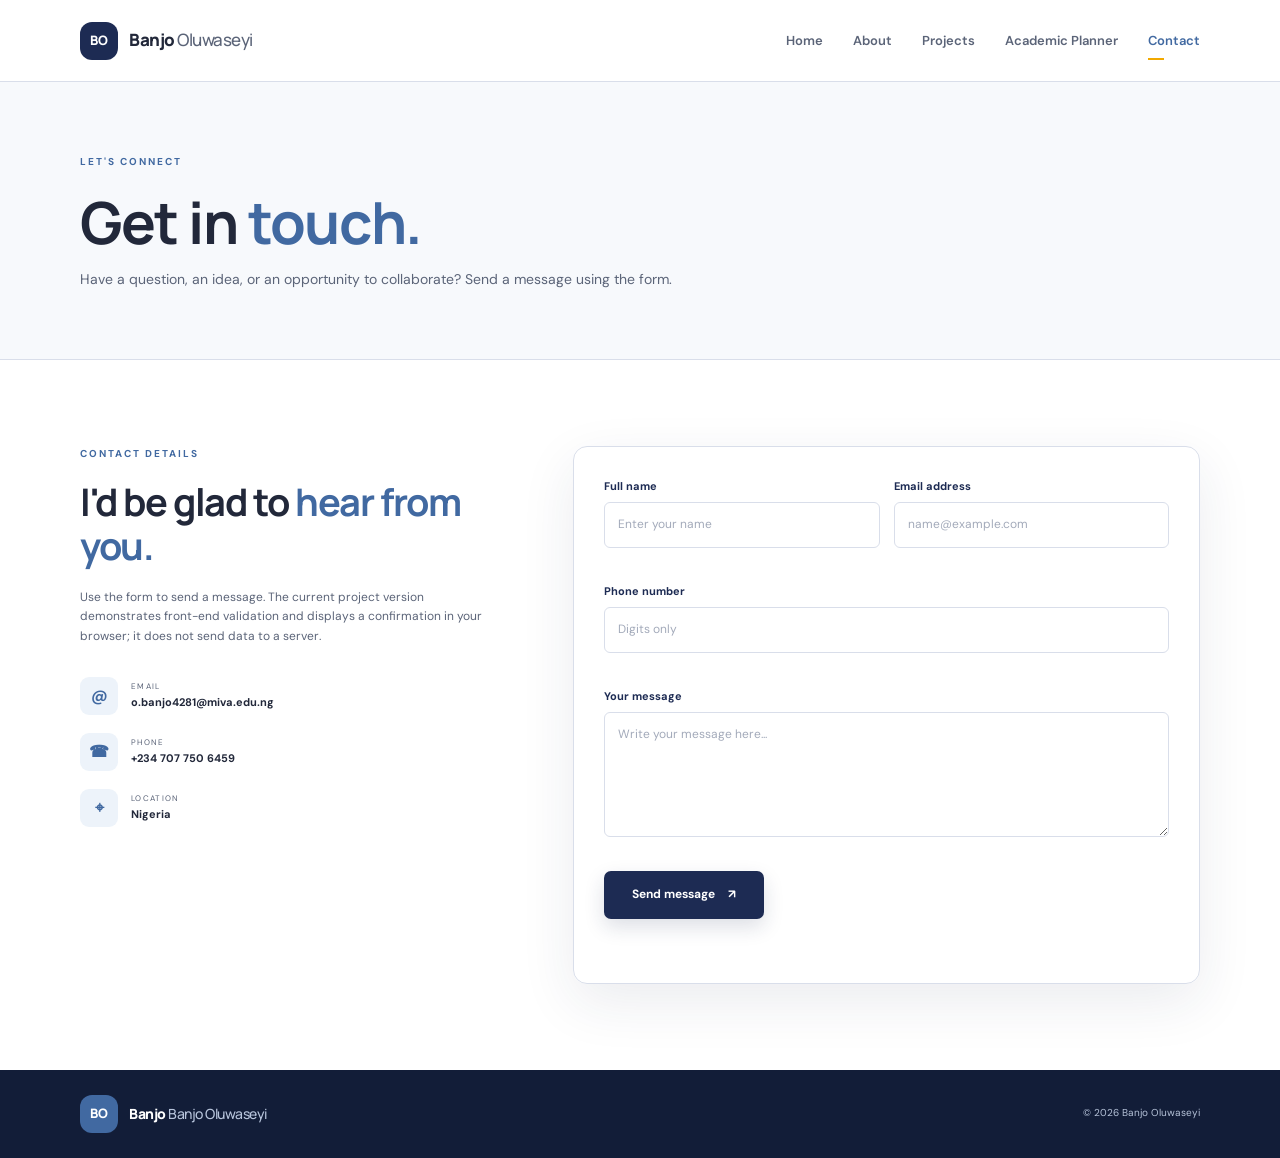
==== contact.html @ cd7057d9 "Initial student portfolio website" ====
<!DOCTYPE html>
<html lang="en">
<head><meta charset="UTF-8"><meta name="viewport" content="width=device-width, initial-scale=1.0"><meta name="description" content="Contact the student behind this portfolio."><title>Contact | My Portfolio</title><link rel="stylesheet" href="assets/css/style.css"><script src="assets/js/main.js" defer></script></head>
<body><a class="skip-link" href="#main">Skip to content</a>
<header class="site-header"><nav class="nav container" aria-label="Main navigation"><a class="brand" href="index.html"><span class="brand-mark">BO</span><span>Banjo<span class="brand-light"> Oluwaseyi</span></span></a><button class="menu-toggle" aria-label="Open navigation menu" aria-expanded="false"><span></span><span></span><span></span></button><ul class="nav-links"><li><a href="index.html">Home</a></li><li><a href="about.html">About</a></li><li><a href="projects.html">Projects</a></li><li><a href="planner.html">Academic Planner</a></li><li><a class="active" href="contact.html">Contact</a></li></ul></nav></header>
<main id="main">
<section class="page-hero"><div class="container"><p class="eyebrow">LET'S CONNECT</p><h1>Get in <span class="accent">touch.</span></h1><p>Have a question, an idea, or an opportunity to collaborate? Send a message using the form.</p></div></section>
<section class="section container contact-layout">
<div class="contact-intro"><p class="eyebrow">CONTACT DETAILS</p><h2>I'd be glad to <span class="accent">hear from you.</span></h2><p class="muted">Use the form to send a message. The current project version demonstrates front-end validation and displays a confirmation in your browser; it does not send data to a server.</p><div class="contact-detail"><span class="contact-icon">@</span><div><small>EMAIL</small><strong>o.banjo4281@miva.edu.ng</strong></div></div><div class="contact-detail"><span class="contact-icon">☎</span><div><small>PHONE</small><strong>+234 707 750 6459</strong></div></div><div class="contact-detail"><span class="contact-icon">⌖</span><div><small>LOCATION</small><strong>Nigeria</strong></div></div></div>
<div class="contact-form-card"><form id="contactForm" novalidate>
<div class="form-row"><div class="form-field"><label for="name">Full name</label><input type="text" id="name" name="name" placeholder="Enter your name" required><small class="field-error" id="nameError"></small></div><div class="form-field"><label for="email">Email address</label><input type="email" id="email" name="email" placeholder="name@example.com" required><small class="field-error" id="emailError"></small></div></div>
<div class="form-field"><label for="phone">Phone number</label><input type="tel" id="phone" name="phone" placeholder="Digits only" inputmode="numeric" required><small class="field-error" id="phoneError"></small></div>
<div class="form-field"><label for="message">Your message</label><textarea id="message" name="message" rows="5" placeholder="Write your message here..." required></textarea><small class="field-error" id="messageError"></small></div>
<button class="btn btn-primary submit-btn" type="submit">Send message <span aria-hidden="true">↗</span></button><p id="contactStatus" class="form-message" role="status" aria-live="polite"></p>
</form></div>
</section>
</main>
<footer class="site-footer"><div class="container footer-inner"><a class="brand footer-brand" href="index.html"><span class="brand-mark">BO</span><span>Banjo<span class="brand-light"> Banjo Oluwaseyi</span></span></a><span>© <span data-year></span> Banjo Oluwaseyi</span></div></footer></body></html>
---- assets/css/style.css ----
@import url('https://fonts.googleapis.com/css2?family=DM+Sans:wght@400;500;600;700&family=Manrope:wght@400;500;600;700;800&display=swap');

:root {
    --ink: #1d2b53;
    --paper: #f7f9fc;
    --card: #ffffff;
    --amber: #f2a900;
    --blue: #4169a1;
    --text: #22283a;
    --muted: #5b6478;
    --line: #d9deea;
    --danger: #b42318;
    --green: var(--blue);
    --green-dark: var(--ink);
    --mint: #edf3fa;
    --cream: var(--paper);
    --white: #ffffff;
    --gold: var(--amber);
    --shadow: 0 18px 55px rgba(29, 43, 83, .09);
    --radius: 18px;
}

* {
    box-sizing: border-box;
}

html {
    scroll-behavior: smooth;
}

body {
    margin: 0;
    background: var(--card);
    color: var(--text);
    font-family: "DM Sans", Arial, sans-serif;
    line-height: 1.65;
}

img {
    display: block;
    max-width: 100%;
}

a {
    color: inherit;
    text-decoration: none;
}

button,
input,
textarea {
    font: inherit;
}

button,
a {
    -webkit-tap-highlight-color: transparent;
}

.container {
    width: min(1120px, calc(100% - 48px));
    margin-inline: auto;
}

.skip-link {
    position: absolute;
    left: -999px;
    top: 10px;
    background: var(--ink);
    color: white;
    padding: 10px 15px;
    z-index: 100;
}

.skip-link:focus {
    left: 10px;
}

.site-header {
    height: 82px;
    border-bottom: 1px solid var(--line);
    background: rgba(255,255,255,.96);
    position: sticky;
    top: 0;
    z-index: 20;
    backdrop-filter: blur(12px);
}

.nav {
    height: 100%;
    display: flex;
    align-items: center;
    justify-content: space-between;
}

.brand {
    display: inline-flex;
    align-items: center;
    gap: 11px;
    font-family: Manrope, sans-serif;
    font-size: 17px;
    font-weight: 800;
    letter-spacing: -.5px;
}

.brand-mark {
    display: grid;
    place-items: center;
    width: 38px;
    height: 38px;
    border-radius: 12px;
    background: var(--ink);
    color: white;
    font-size: 13px;
    letter-spacing: 0;
}

.brand-light {
    font-weight: 500;
    color: var(--muted);
}

.nav-links {
    display: flex;
    align-items: center;
    gap: 30px;
    list-style: none;
    margin: 0;
    padding: 0;
}

.nav-links a {
    font-size: 13px;
    font-weight: 600;
    color: var(--muted);
    transition: color .2s;
}

.nav-links a:hover,
.nav-links a.active {
    color: var(--blue);
}

.nav-links a.active {
    position: relative;
}

.nav-links a.active:after {
    content: "";
    height: 2px;
    width: 16px;
    background: var(--amber);
    position: absolute;
    bottom: -11px;
    left: 0;
}

.menu-toggle {
    display: none;
    border: 0;
    background: transparent;
    padding: 8px;
    cursor: pointer;
}

.menu-toggle span {
    display: block;
    width: 23px;
    height: 2px;
    background: var(--ink);
    margin: 5px;
}

.hero {
    display: grid;
    grid-template-columns: 1.05fr .95fr;
    align-items: center;
    gap: 75px;
    padding-top: 86px;
    padding-bottom: 90px;
    min-height: 610px;
}

.eyebrow {
    font-size: 10px;
    font-weight: 700;
    letter-spacing: 2px;
    color: var(--blue);
    margin: 0 0 17px;
}

.eyebrow-line {
    display: inline-block;
    width: 25px;
    height: 1px;
    background: var(--amber);
    vertical-align: middle;
    margin-right: 8px;
}

h1, h2, h3, p {
    margin-top: 0;
}

h1, h2, h3 {
    font-family: Manrope, sans-serif;
    letter-spacing: -1.4px;
    line-height: 1.16;
}

h1 {
    font-size: clamp(42px, 5.4vw, 66px);
    margin-bottom: 22px;
}

h2 {
    font-size: clamp(30px, 4vw, 43px);
    margin-bottom: 16px;
}

h3 {
    font-size: 20px;
    margin-bottom: 12px;
}

.accent {
    color: var(--blue);
}

.hero-lead {
    font-size: 19px;
    line-height: 1.55;
    max-width: 540px;
    color: var(--text);
    margin-bottom: 14px;
}

.muted {
    color: var(--muted);
}

.hero-copy > .muted {
    max-width: 510px;
    font-size: 14px;
}

.hero-actions {
    display: flex;
    gap: 12px;
    flex-wrap: wrap;
    margin-top: 29px;
}

.btn {
    display: inline-flex;
    align-items: center;
    justify-content: center;
    gap: 13px;
    border-radius: 7px;
    padding: 13px 19px;
    font-size: 12px;
    font-weight: 700;
    border: 1px solid transparent;
    cursor: pointer;
    transition: transform .2s, background .2s, box-shadow .2s;
}

.btn:hover {
    transform: translateY(-2px);
}

.btn-primary {
    background: var(--ink);
    color: white;
    box-shadow: 0 8px 20px rgba(29,43,83,.15);
}

.btn-primary:hover {
    background: var(--blue);
}

.btn-outline {
    border-color: var(--line);
    color: var(--ink);
    background: white;
}

.btn-outline:hover {
    border-color: var(--blue);
    color: var(--blue);
}

.hero-meta {
    margin-top: 34px;
    font-size: 11px;
    color: var(--muted);
    display: flex;
    align-items: center;
    gap: 9px;
}

.status-dot {
    display: inline-block;
    width: 7px;
    height: 7px;
    background: var(--blue);
    border-radius: 50%;
    box-shadow: 0 0 0 4px rgba(65,105,161,.12);
}

.hero-visual {
    position: relative;
    max-width: 440px;
    margin-inline: auto;
    width: 100%;
    padding: 18px 22px 30px 28px;
}

.photo-frame {
    position: relative;
    background: var(--paper);
    padding: 13px;
    border-radius: 170px 170px 15px 15px;
    box-shadow: var(--shadow);
    transform: rotate(1deg);
}

.photo-frame > img {
    width: 100%;
    height: 390px;
    object-fit: cover;
    border-radius: 160px 160px 9px 9px;
}

.photo-caption {
    position: absolute;
    bottom: 25px;
    left: 35px;
    right: 35px;
    background: rgba(255,255,255,.96);
    padding: 13px 17px;
    border-radius: 9px;
    display: flex;
    flex-direction: column;
    box-shadow: var(--shadow);
}

.photo-caption strong {
    font-family: Manrope;
    font-size: 16px;
}

.photo-caption > span:last-child {
    font-size: 10px;
    color: var(--muted);
}

.caption-label {
    font-size: 8px;
    letter-spacing: 1.5px;
    color: var(--blue);
    font-weight: 700;
}

.floating-note {
    position: absolute;
    background: white;
    border: 1px solid var(--line);
    border-radius: 10px;
    padding: 12px 15px;
    display: flex;
    align-items: center;
    gap: 10px;
    box-shadow: var(--shadow);
    font-size: 11px;
}

.floating-note strong,
.floating-note small {
    display: block;
}

.floating-note small {
    font-size: 9px;
    color: var(--muted);
}

.note-top {
    right: -25px;
    top: 65px;
}

.note-bottom {
    left: -25px;
    bottom: 60px;
}

.note-icon {
    width: 28px;
    height: 28px;
    display: grid;
    place-items: center;
    background: #fff5dc;
    color: #9a6a00;
    border-radius: 8px;
    font-size: 17px;
}

.note-number {
    font-family: Manrope;
    font-size: 18px;
    color: var(--blue);
    font-weight: 800;
}

.stats-band {
    background: var(--ink);
    color: white;
}

.stats-grid {
    display: grid;
    grid-template-columns: repeat(4, 1fr);
    padding: 27px 0;
}

.stats-grid div {
    display: flex;
    align-items: center;
    justify-content: center;
    gap: 13px;
    border-right: 1px solid #ffffff2c;
}

.stats-grid div:last-child {
    border: 0;
}

.stats-grid strong {
    font: 800 22px Manrope;
    color: var(--amber);
}

.stats-grid span {
    font-size: 11px;
    color: #e2e7f2;
}

.section {
    padding-top: 86px;
    padding-bottom: 86px;
}

.section-heading {
    display: flex;
    align-items: end;
    justify-content: space-between;
    gap: 20px;
    margin-bottom: 32px;
}

.section-heading .eyebrow {
    margin-bottom: 12px;
}

.section-heading h2 {
    margin-bottom: 0;
}

.text-link {
    font-size: 12px;
    font-weight: 700;
    color: var(--blue);
    white-space: nowrap;
}

.text-link span {
    margin-left: 5px;
}

.intro-grid {
    display: grid;
    grid-template-columns: repeat(3, 1fr);
    gap: 17px;
}

.intro-card {
    padding: 27px 25px;
    border: 1px solid var(--line);
    border-radius: var(--radius);
    min-height: 235px;
    transition: transform .25s, box-shadow .25s;
    background: white;
}

.intro-card:hover,
.project-card:hover {
    transform: translateY(-5px);
    box-shadow: var(--shadow);
}

.card-index {
    font-size: 9px;
    letter-spacing: 1.4px;
    color: var(--blue);
    font-weight: 700;
}

.intro-card h3 {
    margin-top: 35px;
}

.intro-card p {
    font-size: 12px;
    color: var(--muted);
    min-height: 58px;
}

.intro-card-dark {
    background: var(--ink);
    color: white;
    border-color: var(--ink);
}

.intro-card-dark .card-index {
    color: var(--amber);
}

.intro-card-dark p {
    color: #d1d9e9;
}

.light-link {
    color: var(--amber);
}

.feature-section {
    background: var(--paper);
    border-block: 1px solid var(--line);
}

.feature-grid {
    display: grid;
    grid-template-columns: .9fr 1.1fr;
    gap: 100px;
    padding-top: 80px;
    padding-bottom: 80px;
    align-items: center;
}

.feature-grid h2 {
    margin-bottom: 18px;
}

.feature-grid .muted {
    font-size: 13px;
    max-width: 410px;
    margin-bottom: 25px;
}

.feature-list {
    display: grid;
    gap: 0;
}

.feature-item {
    display: flex;
    gap: 22px;
    padding: 20px 0;
    border-bottom: 1px solid var(--line);
}

.feature-item:last-child {
    border: 0;
}

.feature-count {
    font: 700 13px Manrope;
    color: var(--blue);
    padding-top: 3px;
}

.feature-item h3 {
    font-size: 16px;
    margin-bottom: 5px;
}

.feature-item p {
    font-size: 12px;
    color: var(--muted);
    margin: 0;
}

.site-footer {
    background: #121d38;
    color: #dbe3f1;
    padding: 25px 0;
}

.footer-inner {
    display: flex;
    align-items: center;
    justify-content: space-between;
    gap: 20px;
}

.footer-brand {
    color: white;
    font-size: 14px;
}

.footer-brand .brand-light {
    color: #b8c5dc;
}

.footer-brand .brand-mark {
    background: var(--blue);
}

.footer-inner p,
.footer-inner > span {
    font-size: 10px;
    color: #b6c3d9;
    margin: 0;
}

.page-hero {
    background: var(--paper);
    padding: 72px 0 68px;
    border-bottom: 1px solid var(--line);
}

.page-hero h1 {
    font-size: clamp(40px, 5vw, 58px);
    margin-bottom: 13px;
}

.page-hero p:last-child {
    max-width: 610px;
    color: var(--muted);
    font-size: 14px;
    margin-bottom: 0;
}

.about-layout {
    display: grid;
    grid-template-columns: .75fr 1.25fr;
    gap: 75px;
    align-items: center;
}

.about-image {
    position: relative;
    background: var(--paper);
    padding: 15px;
    border-radius: 150px 150px 14px 14px;
}

.about-image img {
    height: 360px;
    width: 100%;
    object-fit: cover;
    border-radius: 140px 140px 8px 8px;
}

.image-label {
    position: absolute;
    bottom: 30px;
    left: 50%;
    transform: translateX(-50%);
    background: white;
    padding: 8px 14px;
    border-radius: 4px;
    white-space: nowrap;
    font-size: 8px;
    letter-spacing: 1.4px;
    font-weight: 700;
    color: var(--blue);
}

.about-copy p:not(.eyebrow) {
    font-size: 13px;
    color: var(--muted);
}

.detail-chips,
.tag-list {
    display: flex;
    gap: 8px;
    flex-wrap: wrap;
    margin-top: 20px;
}

.detail-chips span,
.tag-list span {
    font-size: 10px;
    background: #edf3fa;
    color: var(--ink);
    padding: 6px 10px;
    border-radius: 4px;
}

.section-soft {
    background: var(--paper);
    border-block: 1px solid var(--line);
}

.table-wrap {
    overflow-x: auto;
    border: 1px solid var(--line);
    border-radius: 12px;
    background: white;
}

table {
    width: 100%;
    border-collapse: collapse;
    text-align: left;
    min-width: 620px;
}

th,
td {
    padding: 16px 19px;
    border-bottom: 1px solid var(--line);
    font-size: 12px;
}

th {
    background: var(--paper);
    color: var(--ink);
    font-size: 10px;
    text-transform: uppercase;
    letter-spacing: 1px;
}

tbody tr:last-child td {
    border-bottom: 0;
}

.table-status {
    color: var(--blue);
    background: #edf3fa;
    padding: 5px 8px;
    border-radius: 4px;
    font-size: 10px;
}

.small-note {
    font-size: 10px;
    color: #8992a4;
    margin-top: 12px;
}

.skills-grid {
    display: grid;
    grid-template-columns: repeat(2, 1fr);
    gap: 20px;
}

.skill-card {
    border: 1px solid var(--line);
    padding: 21px;
    border-radius: 12px;
}

.skill-top {
    display: flex;
    align-items: center;
    justify-content: space-between;
}

.skill-top h3 {
    font-size: 16px;
    margin: 0;
}

.skill-top span {
    font-size: 10px;
    color: var(--muted);
}

.skill-track,
.progress-track {
    height: 6px;
    background: #e8edf4;
    border-radius: 20px;
    overflow: hidden;
    margin: 17px 0 11px;
}

.skill-track span,
.progress-track span {
    display: block;
    height: 100%;
    background: var(--blue);
    border-radius: 20px;
}

.skill-card p {
    font-size: 11px;
    color: var(--muted);
    margin: 0;
}

.split-content {
    display: grid;
    grid-template-columns: .85fr 1.15fr;
    gap: 90px;
    align-items: start;
}

.split-content .muted {
    font-size: 13px;
}

.interest-list > div {
    display: flex;
    gap: 20px;
    border-bottom: 1px solid var(--line);
    padding: 0 0 17px;
    margin-bottom: 17px;
}

.interest-list > div:last-child {
    border: 0;
    margin: 0;
}

.interest-list > div > span {
    font: 700 13px Manrope;
    color: var(--blue);
}

.interest-list p {
    font-size: 12px;
    color: var(--muted);
    margin: 0;
}

.interest-list strong {
    color: var(--ink);
    font-size: 13px;
}

.media-section {
    padding-top: 75px;
    padding-bottom: 85px;
}

.media-heading {
    margin-bottom: 25px;
    max-width: 600px;
}

.media-heading p:last-child {
    font-size: 12px;
}

.audio-frame {
    position: relative;
    display: flex;
    align-items: center;
    gap: 25px;
    padding: 30px;
    background: linear-gradient(135deg, #f7f9fc, #edf3fa);
    border: 1px solid var(--line);
    border-radius: 18px;
    box-shadow: 0 12px 35px rgba(29,43,83,.06);
    overflow: hidden;
}

.audio-frame::before {
    content: "";
    position: absolute;
    top: 0;
    left: 0;
    width: 5px;
    height: 100%;
    background: var(--amber);
}

.audio-icon {
    width: 75px;
    height: 75px;
    min-width: 75px;
    display: grid;
    place-items: center;
    background: var(--ink);
    color: white;
    border-radius: 16px;
    font-size: 28px;
}

.audio-content {
    flex: 1;
    min-width: 0;
}

.audio-content h3 {
    font-size: 19px;
    color: var(--ink);
    margin-bottom: 6px;
}

.audio-content p {
    font-size: 12px;
    color: var(--muted);
    margin-bottom: 17px;
}

.audio-frame audio,
.audio-player {
    display: block;
    width: 100%;
    max-width: 100%;
    height: 45px;
}

.audio-label {
    display: inline-block;
    font-size: 9px;
    font-weight: 700;
    letter-spacing: 1.5px;
    color: var(--blue);
    text-transform: uppercase;
    margin-bottom: 8px;
}

.projects-grid {
    display: grid;
    grid-template-columns: repeat(3, 1fr);
    gap: 20px;
}

.project-card {
    border: 1px solid var(--line);
    border-radius: 14px;
    overflow: hidden;
    transition: transform .25s, box-shadow .25s;
    background: white;
}

.project-image {
    display: block;
    background: var(--paper);
    padding: 12px;
}

.project-image img {
    width: 100%;
    height: 190px;
    object-fit: cover;
    border-radius: 7px;
}

.project-content {
    padding: 21px;
}

.project-meta {
    display: flex;
    justify-content: space-between;
    gap: 10px;
    color: var(--blue);
    font-size: 8px;
    letter-spacing: 1px;
    font-weight: 700;
}

.project-content h2 {
    font-size: 19px;
    margin: 17px 0 10px;
}

.project-content p {
    font-size: 11px;
    color: var(--muted);
    min-height: 75px;
}

.project-content .tag-list {
    margin: 15px 0 18px;
}

.project-content .tag-list span {
    font-size: 9px;
}

.project-note {
    margin-top: 25px;
    padding: 17px 20px;
    background: var(--paper);
    border-left: 3px solid var(--amber);
    font-size: 11px;
    color: var(--muted);
}

.planner-layout {
    display: grid;
    grid-template-columns: 1.55fr .75fr;
    gap: 35px;
    align-items: start;
}

.planner-main {
    border: 1px solid var(--line);
    border-radius: 15px;
    padding: 27px;
}

.planner-heading {
    display: flex;
    align-items: center;
    justify-content: space-between;
    gap: 12px;
    margin-bottom: 25px;
}

.planner-heading .eyebrow {
    margin-bottom: 7px;
}

.planner-heading h2 {
    font-size: 27px;
    margin: 0;
}

.saved-label {
    font-size: 9px;
    color: var(--muted);
    display: flex;
    align-items: center;
    gap: 8px;
}

.task-form {
    display: grid;
    grid-template-columns: 1.5fr 1fr auto;
    align-items: end;
    gap: 10px;
}

.form-field {
    display: flex;
    flex-direction: column;
    gap: 7px;
    margin-bottom: 15px;
}

.form-field label {
    font-size: 11px;
    font-weight: 700;
    color: var(--ink);
}

.form-field input,
.form-field textarea {
    width: 100%;
    border: 1px solid var(--line);
    border-radius: 6px;
    padding: 12px 13px;
    outline: none;
    background: white;
    font-size: 12px;
    color: var(--text);
    transition: border .2s, box-shadow .2s;
}

.form-field input:focus,
.form-field textarea:focus {
    border-color: var(--blue);
    box-shadow: 0 0 0 3px rgba(65,105,161,.12);
}

.form-field input::placeholder,
.form-field textarea::placeholder {
    color: #a3aaba;
}

.task-input-field {
    margin: 0;
}

.task-form .form-field {
    margin: 0;
}

.add-task-btn {
    padding: 12px 15px;
    white-space: nowrap;
}

.form-message {
    font-size: 11px;
    min-height: 16px;
    margin: 9px 0;
    color: var(--muted);
}

.error-message,
.field-error {
    color: var(--danger);
}

.success-message {
    color: var(--blue);
}

.task-toolbar {
    display: flex;
    justify-content: space-between;
    align-items: center;
    margin: 15px 0;
}

.filter-tabs {
    display: flex;
    gap: 5px;
}

.filter-btn,
.subtle-button {
    border: 0;
    background: transparent;
    padding: 7px 10px;
    color: var(--muted);
    font-size: 10px;
    cursor: pointer;
    border-radius: 5px;
}

.filter-btn.active {
    background: #edf3fa;
    color: var(--blue);
    font-weight: 700;
}

.subtle-button {
    color: var(--danger);
}

.task-list {
    list-style: none;
    margin: 0;
    padding: 0;
    display: grid;
    gap: 9px;
}

.task-item {
    display: flex;
    align-items: center;
    gap: 12px;
    padding: 13px;
    border: 1px solid var(--line);
    border-radius: 8px;
}

.task-checkbox {
    width: 16px;
    height: 16px;
    accent-color: var(--blue);
    cursor: pointer;
    flex-shrink: 0;
}

.task-details {
    display: flex;
    flex-direction: column;
    gap: 2px;
    min-width: 0;
    flex: 1;
}

.task-title {
    font-size: 12px;
    font-weight: 600;
    overflow-wrap: anywhere;
}

.task-details small {
    font-size: 9px;
    color: var(--muted);
}

.task-item.is-complete .task-title {
    text-decoration: line-through;
    color: #8992a4;
}

.delete-task {
    border: 0;
    background: #fdf0ef;
    color: var(--danger);
    border-radius: 5px;
    padding: 6px 9px;
    font-size: 9px;
    cursor: pointer;
}

.empty-state {
    text-align: center;
    padding: 35px 15px;
    color: var(--muted);
}

.empty-state[hidden] {
    display: none;
}

.empty-icon {
    width: 38px;
    height: 38px;
    border-radius: 50%;
    background: var(--paper);
    color: var(--blue);
    display: grid;
    place-items: center;
    margin: 0 auto 12px;
    font-size: 18px;
}

.empty-state h3 {
    font-size: 15px;
    color: var(--ink);
    margin-bottom: 6px;
}

.empty-state p {
    font-size: 11px;
    margin: 0;
}

.planner-aside {
    display: grid;
    gap: 17px;
}

.progress-card {
    background: var(--ink);
    color: white;
    border-radius: 14px;
    padding: 25px;
}

.progress-card .eyebrow {
    color: var(--amber);
}

.progress-card h3 {
    font-size: 19px;
    max-width: 190px;
}

.progress-number {
    display: flex;
    align-items: baseline;
    gap: 8px;
    margin-top: 27px;
}

.progress-number strong {
    font: 800 38px Manrope;
    color: var(--amber);
}

.progress-number span {
    font-size: 10px;
    color: #c3cde0;
}

.progress-track {
    background: #ffffff30;
    margin: 10px 0 15px;
}

.progress-track span {
    background: var(--amber);
    width: 0;
    transition: width .3s;
}

.progress-stats {
    display: flex;
    justify-content: space-between;
    color: #c6d0e2;
    font-size: 10px;
}

.progress-stats strong {
    color: white;
    font-size: 13px;
    margin-right: 4px;
}

.tip-card {
    padding: 22px;
    border: 1px solid var(--line);
    border-radius: 14px;
}

.tip-mark {
    font: 700 40px Georgia;
    color: var(--amber);
    line-height: 1;
}

.tip-card h3 {
    font-size: 17px;
}

.tip-card p {
    font-size: 11px;
    color: var(--muted);
    margin: 0;
}

.contact-layout {
    display: grid;
    grid-template-columns: .8fr 1.2fr;
    gap: 75px;
    align-items: start;
}

.contact-intro h2 {
    font-size: 38px;
}

.contact-intro > .muted {
    font-size: 12px;
    margin: 20px 0 30px;
}

.contact-detail {
    display: flex;
    align-items: center;
    gap: 13px;
    margin: 18px 0;
}

.contact-icon {
    display: grid;
    place-items: center;
    width: 38px;
    height: 38px;
    border-radius: 9px;
    background: #edf3fa;
    color: var(--blue);
    font-weight: 700;
}

.contact-detail small,
.contact-detail strong {
    display: block;
}

.contact-detail small {
    font-size: 8px;
    letter-spacing: 1.3px;
    color: var(--muted);
}

.contact-detail strong {
    font-size: 11px;
}

.contact-form-card {
    padding: 30px;
    border: 1px solid var(--line);
    border-radius: 14px;
    box-shadow: var(--shadow);
}

.form-row {
    display: grid;
    grid-template-columns: 1fr 1fr;
    gap: 14px;
}

.field-error {
    font-size: 9px;
    min-height: 12px;
}

.submit-btn {
    min-width: 160px;
}

@media(max-width:850px) {
    .hero {
        gap: 35px;
        padding-top: 65px;
    }

    .nav-links {
        gap: 17px;
    }

    .feature-grid {
        gap: 45px;
    }

    .about-layout,
    .contact-layout {
        gap: 40px;
    }

    .projects-grid {
        grid-template-columns: repeat(2, 1fr);
    }

    .planner-layout {
        grid-template-columns: 1fr;
    }

    .planner-aside {
        grid-template-columns: 1fr 1fr;
    }

    .contact-layout {
        grid-template-columns: 1fr 1.2fr;
    }
}

@media(max-width:650px) {
    .container {
        width: min(100% - 34px, 540px);
    }

    .site-header {
        height: 70px;
    }

    .menu-toggle {
        display: block;
    }

    .nav-links {
        display: none;
        position: absolute;
        top: 69px;
        left: 0;
        right: 0;
        background: white;
        border-bottom: 1px solid var(--line);
        padding: 15px 22px 22px;
        box-shadow: 0 15px 20px rgba(29,43,83,.05);
        flex-direction: column;
        align-items: stretch;
        gap: 0;
    }

    .nav-links.show {
        display: flex;
    }

    .nav-links li a {
        display: block;
        padding: 11px 4px;
    }

    .nav-links a.active:after {
        display: none;
    }

    .hero {
        grid-template-columns: 1fr;
        padding-top: 55px;
        padding-bottom: 60px;
        gap: 25px;
    }

    .hero-copy {
        order: 1;
    }

    .hero-visual {
        order: 0;
        max-width: 330px;
    }

    .photo-frame > img {
        height: 300px;
    }

    .note-top {
        right: -5px;
        top: 45px;
    }

    .note-bottom {
        left: -8px;
        bottom: 40px;
    }

    .hero h1 {
        font-size: 43px;
    }

    .hero-lead {
        font-size: 16px;
    }

    .stats-grid {
        grid-template-columns: repeat(2, 1fr);
        row-gap: 20px;
    }

    .stats-grid div:nth-child(2) {
        border: 0;
    }

    .stats-grid div {
        justify-content: flex-start;
        padding-left: 10px;
    }

    .section {
        padding-top: 60px;
        padding-bottom: 60px;
    }

    .section-heading {
        align-items: flex-start;
        flex-direction: column;
    }

    .intro-grid {
        grid-template-columns: 1fr;
    }

    .intro-card {
        min-height: 0;
    }

    .intro-card h3 {
        margin-top: 22px;
    }

    .intro-card p {
        min-height: 0;
    }

    .feature-grid {
        grid-template-columns: 1fr;
        gap: 28px;
        padding-top: 60px;
        padding-bottom: 60px;
    }

    .footer-inner {
        flex-wrap: wrap;
    }

    .footer-inner p {
        order: 3;
        width: 100%;
    }

    .page-hero {
        padding: 52px 0;
    }

    .about-layout,
    .split-content,
    .contact-layout {
        grid-template-columns: 1fr;
        gap: 30px;
    }

    .about-image {
        max-width: 330px;
        margin: auto;
    }

    .about-image img {
        height: 300px;
    }

    .skills-grid {
        grid-template-columns: 1fr;
    }

    .projects-grid {
        grid-template-columns: 1fr;
    }

    .project-image img {
        height: 210px;
    }

    .planner-main {
        padding: 18px;
    }

    .task-form {
        grid-template-columns: 1fr 1fr;
    }

    .task-input-field {
        grid-column: 1 / -1;
    }

    .add-task-btn {
        grid-column: 1 / -1;
    }

    .planner-aside {
        grid-template-columns: 1fr;
    }

    .planner-heading {
        align-items: flex-start;
        flex-direction: column;
    }

    .contact-form-card {
        padding: 20px;
    }

    .form-row {
        grid-template-columns: 1fr;
        gap: 0;
    }

    .contact-intro h2 {
        font-size: 33px;
    }

    .audio-frame {
        flex-direction: column;
        align-items: flex-start;
        padding: 23px;
        gap: 17px;
    }

    .audio-icon {
        width: 60px;
        height: 60px;
        min-width: 60px;
        border-radius: 13px;
    }

    .audio-content {
        width: 100%;
    }

    .audio-frame audio,
    .audio-player {
        width: 100%;
    }
}
.audio-icon svg {
    width: 32px;
    height: 32px;
    stroke-width: 1.8;
}
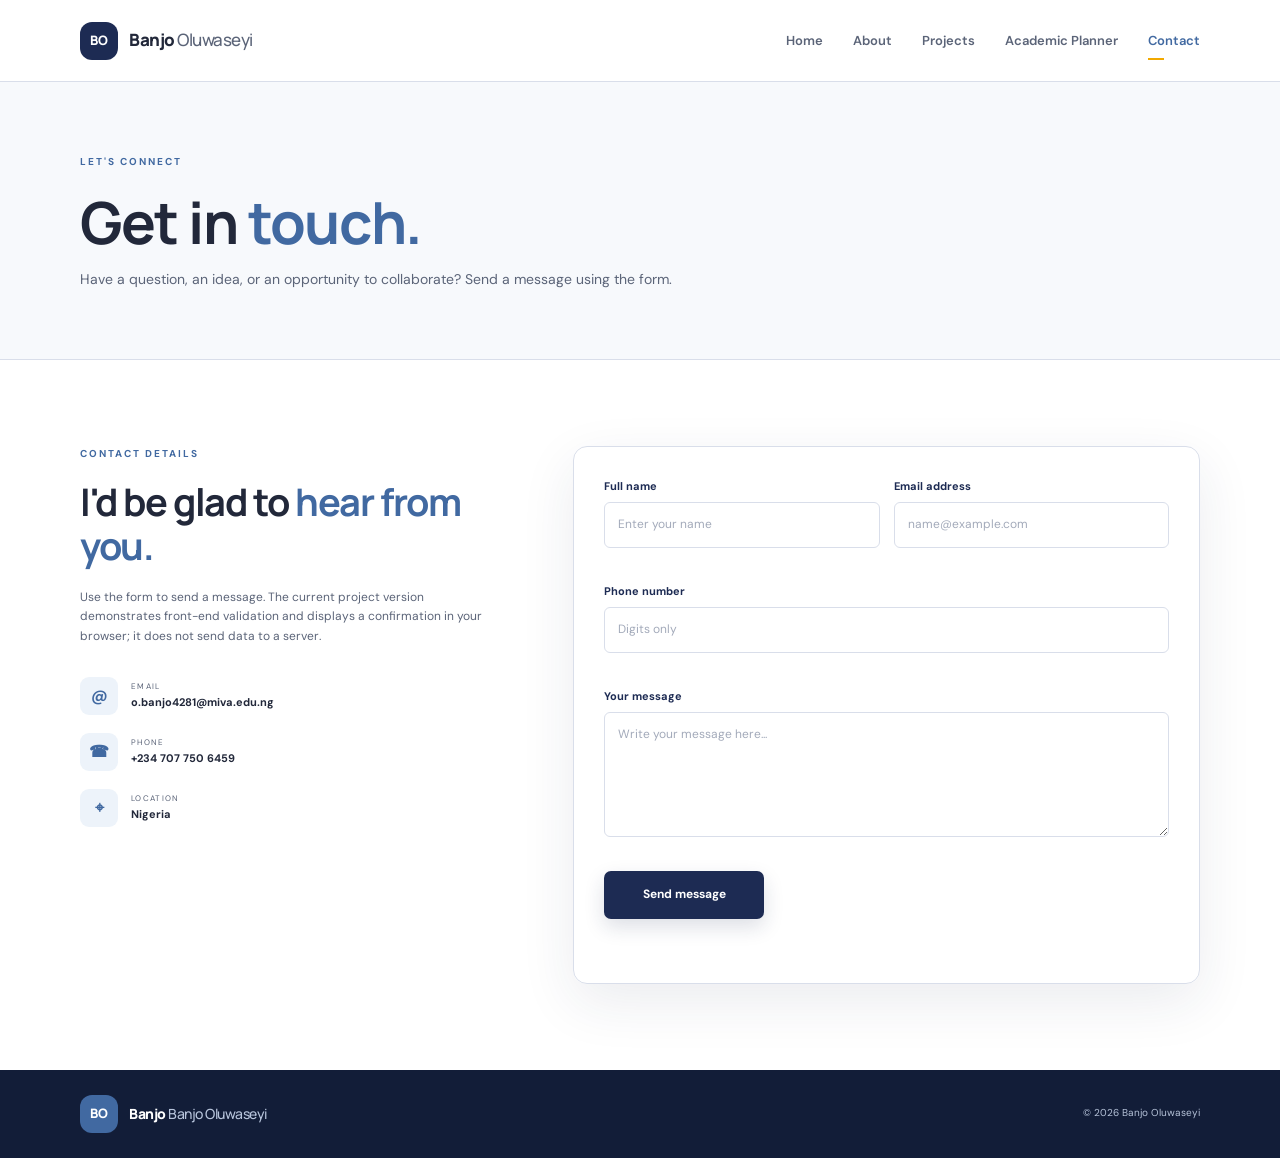
==== commit e3e59f44: "Update portfolio website" ====
--- a/contact.html
+++ b/contact.html
@@ -11,7 +11,7 @@
 <div class="form-row"><div class="form-field"><label for="name">Full name</label><input type="text" id="name" name="name" placeholder="Enter your name" required><small class="field-error" id="nameError"></small></div><div class="form-field"><label for="email">Email address</label><input type="email" id="email" name="email" placeholder="name@example.com" required><small class="field-error" id="emailError"></small></div></div>
 <div class="form-field"><label for="phone">Phone number</label><input type="tel" id="phone" name="phone" placeholder="Digits only" inputmode="numeric" required><small class="field-error" id="phoneError"></small></div>
 <div class="form-field"><label for="message">Your message</label><textarea id="message" name="message" rows="5" placeholder="Write your message here..." required></textarea><small class="field-error" id="messageError"></small></div>
-<button class="btn btn-primary submit-btn" type="submit">Send message <span aria-hidden="true">↗</span></button><p id="contactStatus" class="form-message" role="status" aria-live="polite"></p>
+<button class="btn btn-primary submit-btn" type="submit">Send message</button><p id="contactStatus" class="form-message" role="status" aria-live="polite"></p>
 </form></div>
 </section>
 </main>
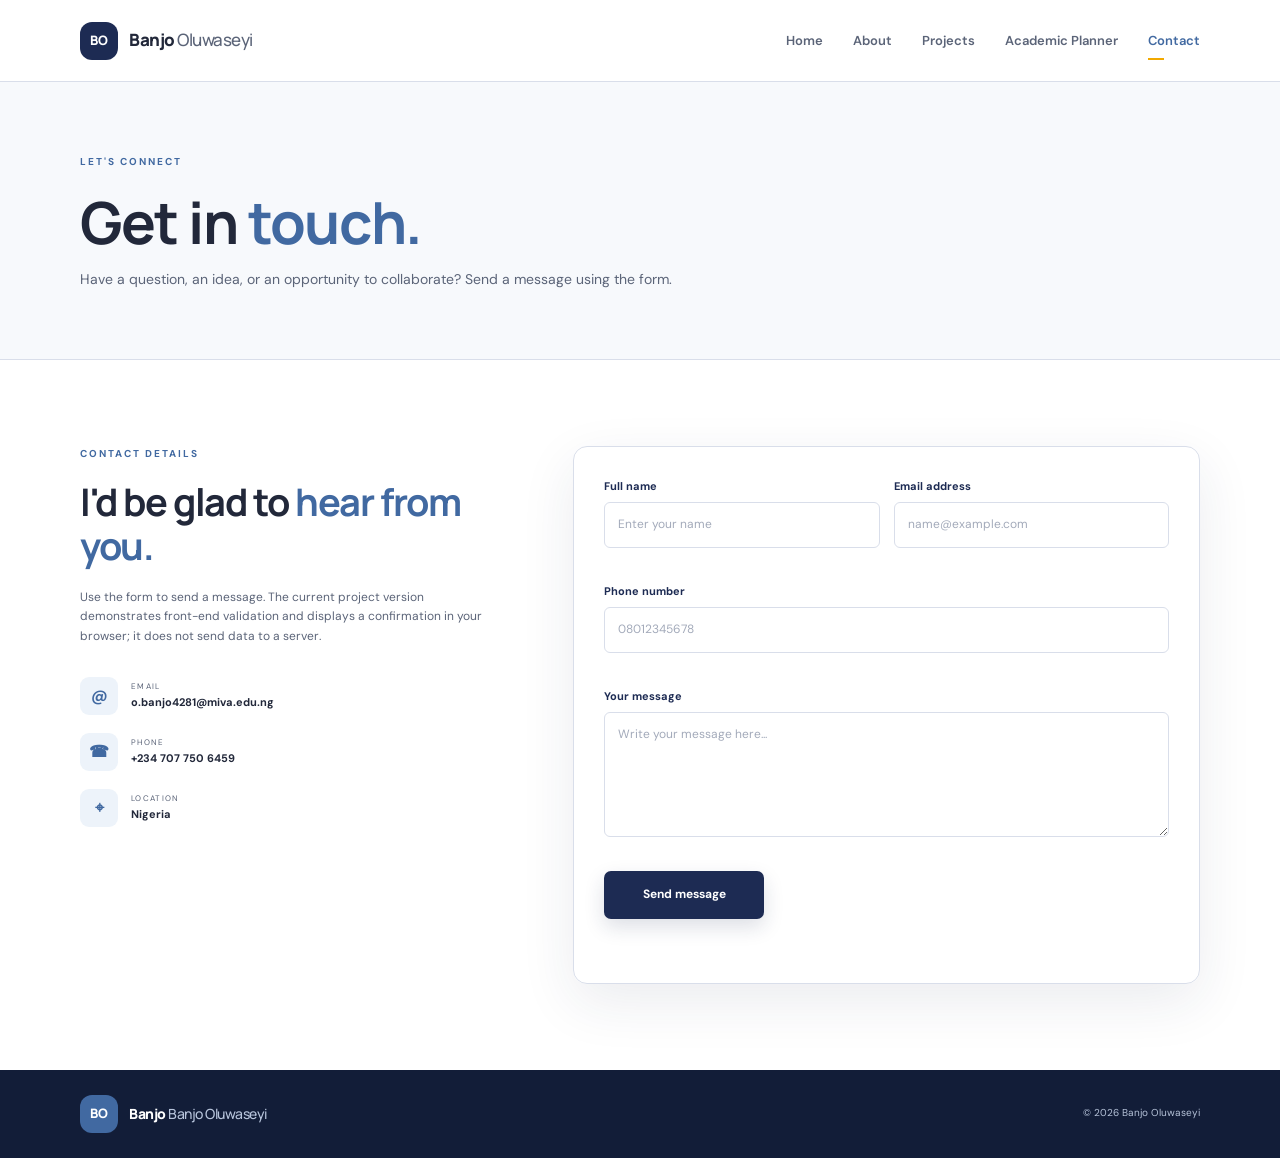
==== commit 5157c095: "Improve contact form phone validation" ====
--- a/contact.html
+++ b/contact.html
@@ -1,18 +1,191 @@
+
 <!DOCTYPE html>
 <html lang="en">
-<head><meta charset="UTF-8"><meta name="viewport" content="width=device-width, initial-scale=1.0"><meta name="description" content="Contact the student behind this portfolio."><title>Contact | My Portfolio</title><link rel="stylesheet" href="assets/css/style.css"><script src="assets/js/main.js" defer></script></head>
-<body><a class="skip-link" href="#main">Skip to content</a>
-<header class="site-header"><nav class="nav container" aria-label="Main navigation"><a class="brand" href="index.html"><span class="brand-mark">BO</span><span>Banjo<span class="brand-light"> Oluwaseyi</span></span></a><button class="menu-toggle" aria-label="Open navigation menu" aria-expanded="false"><span></span><span></span><span></span></button><ul class="nav-links"><li><a href="index.html">Home</a></li><li><a href="about.html">About</a></li><li><a href="projects.html">Projects</a></li><li><a href="planner.html">Academic Planner</a></li><li><a class="active" href="contact.html">Contact</a></li></ul></nav></header>
-<main id="main">
-<section class="page-hero"><div class="container"><p class="eyebrow">LET'S CONNECT</p><h1>Get in <span class="accent">touch.</span></h1><p>Have a question, an idea, or an opportunity to collaborate? Send a message using the form.</p></div></section>
-<section class="section container contact-layout">
-<div class="contact-intro"><p class="eyebrow">CONTACT DETAILS</p><h2>I'd be glad to <span class="accent">hear from you.</span></h2><p class="muted">Use the form to send a message. The current project version demonstrates front-end validation and displays a confirmation in your browser; it does not send data to a server.</p><div class="contact-detail"><span class="contact-icon">@</span><div><small>EMAIL</small><strong>o.banjo4281@miva.edu.ng</strong></div></div><div class="contact-detail"><span class="contact-icon">☎</span><div><small>PHONE</small><strong>+234 707 750 6459</strong></div></div><div class="contact-detail"><span class="contact-icon">⌖</span><div><small>LOCATION</small><strong>Nigeria</strong></div></div></div>
-<div class="contact-form-card"><form id="contactForm" novalidate>
-<div class="form-row"><div class="form-field"><label for="name">Full name</label><input type="text" id="name" name="name" placeholder="Enter your name" required><small class="field-error" id="nameError"></small></div><div class="form-field"><label for="email">Email address</label><input type="email" id="email" name="email" placeholder="name@example.com" required><small class="field-error" id="emailError"></small></div></div>
-<div class="form-field"><label for="phone">Phone number</label><input type="tel" id="phone" name="phone" placeholder="Digits only" inputmode="numeric" required><small class="field-error" id="phoneError"></small></div>
-<div class="form-field"><label for="message">Your message</label><textarea id="message" name="message" rows="5" placeholder="Write your message here..." required></textarea><small class="field-error" id="messageError"></small></div>
-<button class="btn btn-primary submit-btn" type="submit">Send message</button><p id="contactStatus" class="form-message" role="status" aria-live="polite"></p>
-</form></div>
-</section>
-</main>
-<footer class="site-footer"><div class="container footer-inner"><a class="brand footer-brand" href="index.html"><span class="brand-mark">BO</span><span>Banjo<span class="brand-light"> Banjo Oluwaseyi</span></span></a><span>© <span data-year></span> Banjo Oluwaseyi</span></div></footer></body></html>+<head>
+    <meta charset="UTF-8">
+    <meta name="viewport" content="width=device-width, initial-scale=1.0">
+    <meta name="description" content="Contact the student behind this portfolio.">
+    <title>Contact | My Portfolio</title>
+
+    <link rel="stylesheet" href="assets/css/style.css">
+    <script src="assets/js/main.js" defer></script>
+</head>
+
+<body>
+
+    <a class="skip-link" href="#main">Skip to content</a>
+
+    <header class="site-header">
+        <nav class="nav container" aria-label="Main navigation">
+
+            <a class="brand" href="index.html">
+                <span class="brand-mark">BO</span>
+                <span>Banjo<span class="brand-light"> Oluwaseyi</span></span>
+            </a>
+
+            <button class="menu-toggle" aria-label="Open navigation menu" aria-expanded="false">
+                <span></span>
+                <span></span>
+                <span></span>
+            </button>
+
+            <ul class="nav-links">
+                <li><a href="index.html">Home</a></li>
+                <li><a href="about.html">About</a></li>
+                <li><a href="projects.html">Projects</a></li>
+                <li><a href="planner.html">Academic Planner</a></li>
+                <li><a class="active" href="contact.html">Contact</a></li>
+            </ul>
+
+        </nav>
+    </header>
+
+    <main id="main">
+
+        <section class="page-hero">
+            <div class="container">
+                <p class="eyebrow">LET'S CONNECT</p>
+                <h1>Get in <span class="accent">touch.</span></h1>
+                <p>
+                    Have a question, an idea, or an opportunity to collaborate?
+                    Send a message using the form.
+                </p>
+            </div>
+        </section>
+
+        <section class="section container contact-layout">
+
+            <div class="contact-intro">
+
+                <p class="eyebrow">CONTACT DETAILS</p>
+
+                <h2>I'd be glad to <span class="accent">hear from you.</span></h2>
+
+                <p class="muted">
+                    Use the form to send a message. The current project version
+                    demonstrates front-end validation and displays a confirmation
+                    in your browser; it does not send data to a server.
+                </p>
+
+                <div class="contact-detail">
+                    <span class="contact-icon">@</span>
+                    <div>
+                        <small>EMAIL</small>
+                        <strong>o.banjo4281@miva.edu.ng</strong>
+                    </div>
+                </div>
+
+                <div class="contact-detail">
+                    <span class="contact-icon">☎</span>
+                    <div>
+                        <small>PHONE</small>
+                        <strong>+234 707 750 6459</strong>
+                    </div>
+                </div>
+
+                <div class="contact-detail">
+                    <span class="contact-icon">⌖</span>
+                    <div>
+                        <small>LOCATION</small>
+                        <strong>Nigeria</strong>
+                    </div>
+                </div>
+
+            </div>
+
+            <div class="contact-form-card">
+
+                <form id="contactForm" novalidate>
+
+                    <div class="form-row">
+
+                        <div class="form-field">
+                            <label for="name">Full name</label>
+                            <input
+                                type="text"
+                                id="name"
+                                name="name"
+                                placeholder="Enter your name"
+                                required
+                            >
+                            <small class="field-error" id="nameError"></small>
+                        </div>
+
+                        <div class="form-field">
+                            <label for="email">Email address</label>
+                            <input
+                                type="email"
+                                id="email"
+                                name="email"
+                                placeholder="name@example.com"
+                                required
+                            >
+                            <small class="field-error" id="emailError"></small>
+                        </div>
+
+                    </div>
+
+                    <div class="form-field">
+                        <label for="phone">Phone number</label>
+                        <input
+                            type="tel"
+                            id="phone"
+                            name="phone"
+                            placeholder="08012345678"
+                            inputmode="numeric"
+                            maxlength="11"
+                            minlength="11"
+                            pattern="[0-9]{11}"
+                            required
+                        >
+                        <small class="field-error" id="phoneError"></small>
+                    </div>
+
+                    <div class="form-field">
+                        <label for="message">Your message</label>
+                        <textarea
+                            id="message"
+                            name="message"
+                            rows="5"
+                            placeholder="Write your message here..."
+                            required
+                        ></textarea>
+                        <small class="field-error" id="messageError"></small>
+                    </div>
+
+                    <button class="btn btn-primary submit-btn" type="submit">
+                        Send message
+                    </button>
+
+                    <p
+                        id="contactStatus"
+                        class="form-message"
+                        role="status"
+                        aria-live="polite"
+                    ></p>
+
+                </form>
+
+            </div>
+
+        </section>
+
+    </main>
+
+    <footer class="site-footer">
+        <div class="container footer-inner">
+
+            <a class="brand footer-brand" href="index.html">
+                <span class="brand-mark">BO</span>
+                <span>Banjo<span class="brand-light"> Banjo Oluwaseyi</span></span>
+            </a>
+
+            <span>
+                © <span data-year></span> Banjo Oluwaseyi
+            </span>
+
+        </div>
+    </footer>
+
+</body>
+</html>
